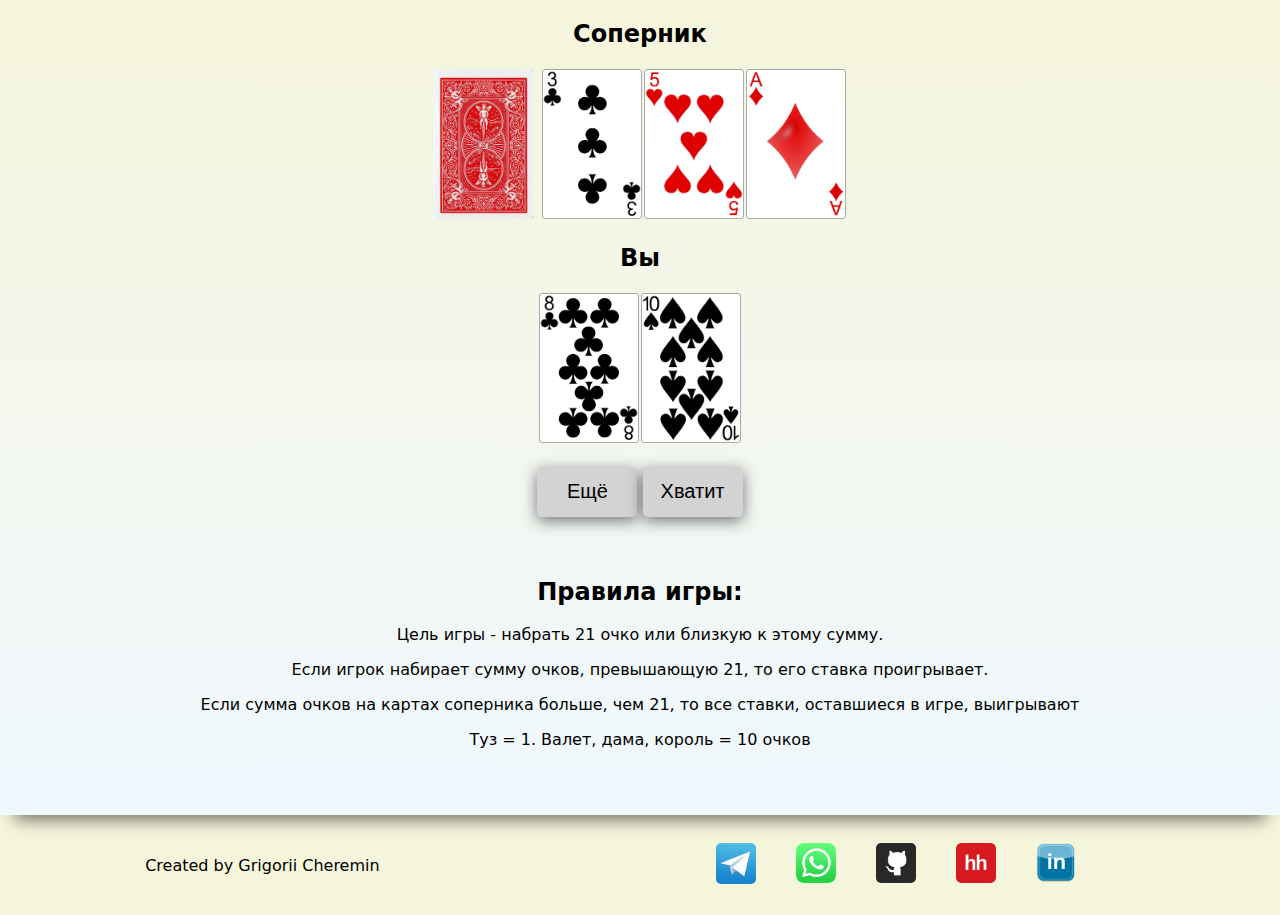
==== 21_game.html @ 9364fff5 "first_commit" ====
<!DOCTYPE html>
<html lang="en">

<head>
    <meta charset="UTF-8">
    <meta name="viewport" content="width=device-width, initial-scale=1.0">
    <title>Black Jack</title>

    <script src="Sourses/JS_21/blackjack.js"></script>
    <link rel="shortcut icon" href="Sourses/Pictures/favicon.ico.png" type="image/x-icon">
</head>

<body>
    <div class="game">
        <h2>Соперник <span id="dealer-sum"></span></h2>
        <div id="dealer-cards">
            <img id="hidden" src="Sourses/Pictures/cards/BACK.png" alt="карта">
        </div>

        <h2>Вы <span id="your-sum"></span>
        </h2>
        <span id="message"></span>
        <div id="your-cards"></div>

        <br>
        <button id="hit">Ещё</button>
        <button id="stay">Хватит</button>
        <p id="results"></p>
        <button id="retry">Заново</button>
        <div class="description">
            <p>
            <h2>Правила игры:</h2>
            <p>Цель игры - набрать 21 очко или близкую к этому сумму.</p>
            <p>Если игрок набирает сумму очков, превышающую 21, то его ставка проигрывает.</p>
            <p>Если сумма очков на картах соперника больше, чем 21, то все ставки, оставшиеся в игре, выигрывают</p>
            <p>Туз = 1. Валет, дама, король = 10 очков</p>
            </p>
        </div>
    </div>

    <footer>
        <div class="footer-main">
            <div class="row">
                <p>Created by Grigorii Cheremin</p>
            </div>
            <div class="pict-contact">
                <a class="pic" href="http://t.me/Greenx_real" target="_blanc">
                    <img class="pict" src="Static/Images/TG.png" alt="Telegram">
                </a>
                <a class="pic" href="https://wa.me/995591699384" target="_blanc">
                    <img class="pict" src="Static/Images/WA.png" alt="WatsApp">
                </a>
                <a class="pic" href="https://github.com/GrigoryCheremin" target="_blanc">
                    <img class="pict" src="Static/Images/GH.png" alt="Github">
                </a>
                <a class="pic" href="#" target="_blanc">
                    <img class="pict" src="Static/Images/hh.png" alt="HeadHunter">
                </a>
                <a class="pic" href="https://www.linkedin.com/in/grigorii-cheremin-484153233/" target="_blanc">
                    <img class="pict" src="Static/Images/linkedIn.png" alt="linkedIn">
                </a>
            </div>
        </div>
    </footer>
    <link rel="stylesheet" href="Sourses/CSS_Styles/blackjack.css">
</body>

</html>
---- Sourses/CSS_Styles/blackjack.css ----
body {
    margin: 0;
    padding: 0;
    font-family: Arial, Helvetica, sans-serif;
    text-align: center;
    background-color: #f5f5dc;
    font-family: system-ui, -apple-system, BlinkMacSystemFont, 'Segoe UI', Roboto, Oxygen, Ubuntu, Cantarell, 'Open Sans', 'Helvetica Neue', sans-serif;
}

::-webkit-scrollbar {
    width: 0;
}

.game {
    margin: 0;
    padding: 0;
    box-shadow: 0 20px 15px -15px rgba(0, 0, 0, 0.52);
    background-image: linear-gradient(to bottom, #f5f5dc, #f0f8ff);
}

.description {
    padding-bottom: 50px;

}

#dealer-cards img {
    height: 150px;
    width: 100px;
    margin: 1px;
}

#your-cards img {
    height: 150px;
    width: 100px;
    margin: 1px;
}

button {
    cursor: pointer;
    border-radius: 5px;
    background-color: lightgrey;
    border: none;
    color: black;
    text-align: center;
    text-decoration: none;
    display: inline-block;
    -webkit-transition-duration: 0.4s;
    transition-duration: 0.4s;
    box-shadow: 0 4px 15px 0px rgba(0, 0, 0, 0.52);
}

button:hover {
    background-color: grey;
    color: white;
}

#hit {
    width: 100px;
    height: 50px;
    font-size: 20px;
}

#stay {
    width: 100px;
    height: 50px;
    font-size: 20px;
}

#retry {
    width: 100px;
    height: 25px;
    font-size: 14px;
}

.footer-main {
    height: 100px;
    display: flex;
    justify-content: center;
    align-items: center;
}

.row {
    width: 40%;
    text-align: center;
}

.pict-contact {
    display: flex;
    justify-content: center;
    align-items: center;
    width: 59%;
}

.pict {
    width: 40px;
    margin-inline: 20px;
    border-radius: 5px;
}

.pict:hover {
    transform: scale(1.5);
    transition: transform 0.5s;
    box-shadow: 0 4px 15px 0px rgba(0, 0, 0, 0.52);
    border-radius: 30px;
}

@media (max-width: 800px) {
    body {
        background: none;
    }

    .row {
        display: none;
    }

    .pict {
        margin-inline: 10px;
    }
}
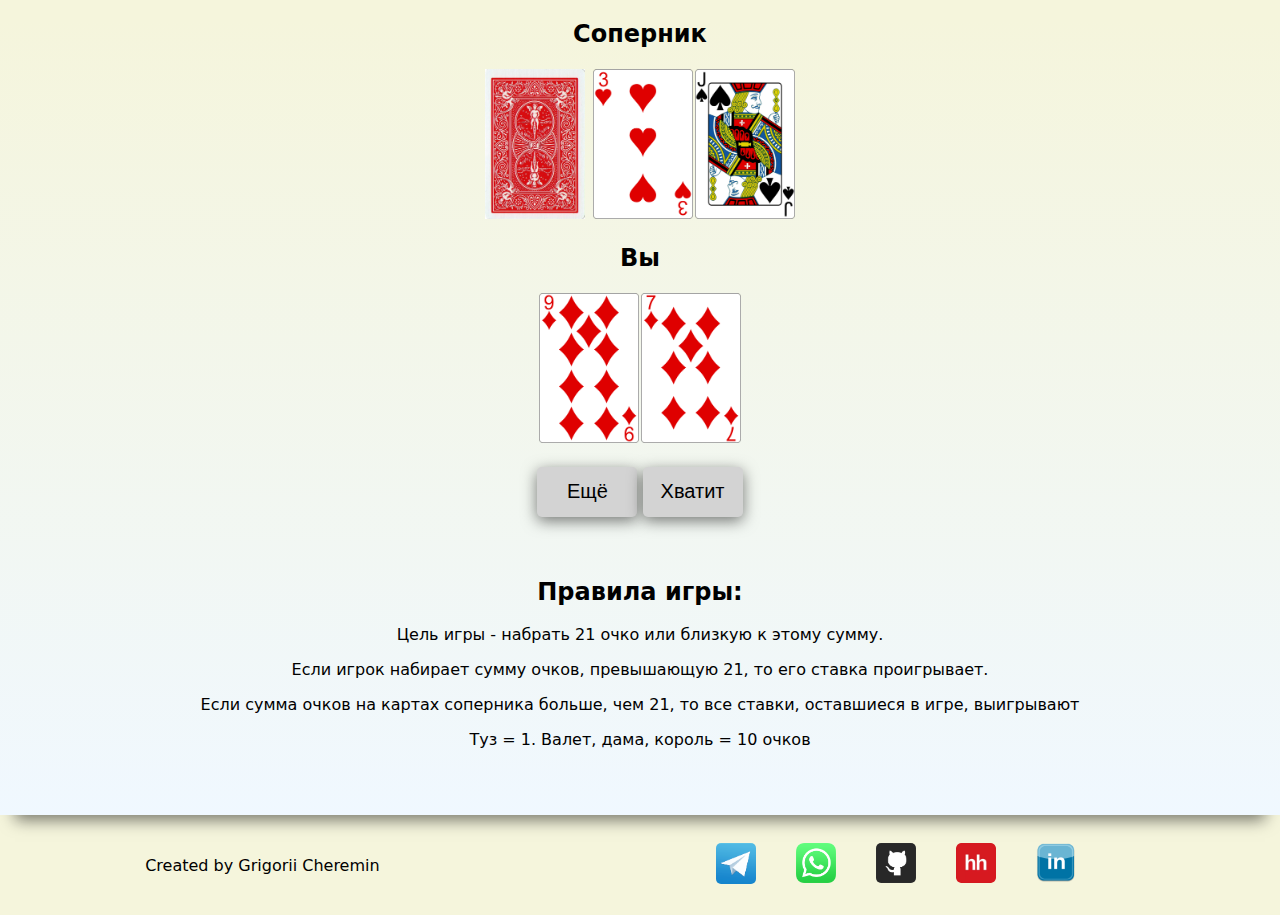
==== commit b5c15515: "modified_footer" ====
--- a/21_game.html
+++ b/21_game.html
@@ -44,16 +44,18 @@
                 <p>Created by Grigorii Cheremin</p>
             </div>
             <div class="pict-contact">
-                <a class="pic" href="http://t.me/Greenx_real" target="_blanc">
+                <a class="pic" href="http://t.me/Grigorii_Iam" target="_blanc">
                     <img class="pict" src="Static/Images/TG.png" alt="Telegram">
                 </a>
-                <a class="pic" href="https://wa.me/995591699384" target="_blanc">
+                <a class="pic" href="https://wa.me/79502412224" target="_blanc">
                     <img class="pict" src="Static/Images/WA.png" alt="WatsApp">
                 </a>
                 <a class="pic" href="https://github.com/GrigoryCheremin" target="_blanc">
                     <img class="pict" src="Static/Images/GH.png" alt="Github">
                 </a>
-                <a class="pic" href="#" target="_blanc">
+                <a class="pic"
+                    href="https://kostroma.hh.ru/applicant/resumes/view?resume=3a14e187ff0c8b56390039ed1f537946515670"
+                    target="_blanc">
                     <img class="pict" src="Static/Images/hh.png" alt="HeadHunter">
                 </a>
                 <a class="pic" href="https://www.linkedin.com/in/grigorii-cheremin-484153233/" target="_blanc">
